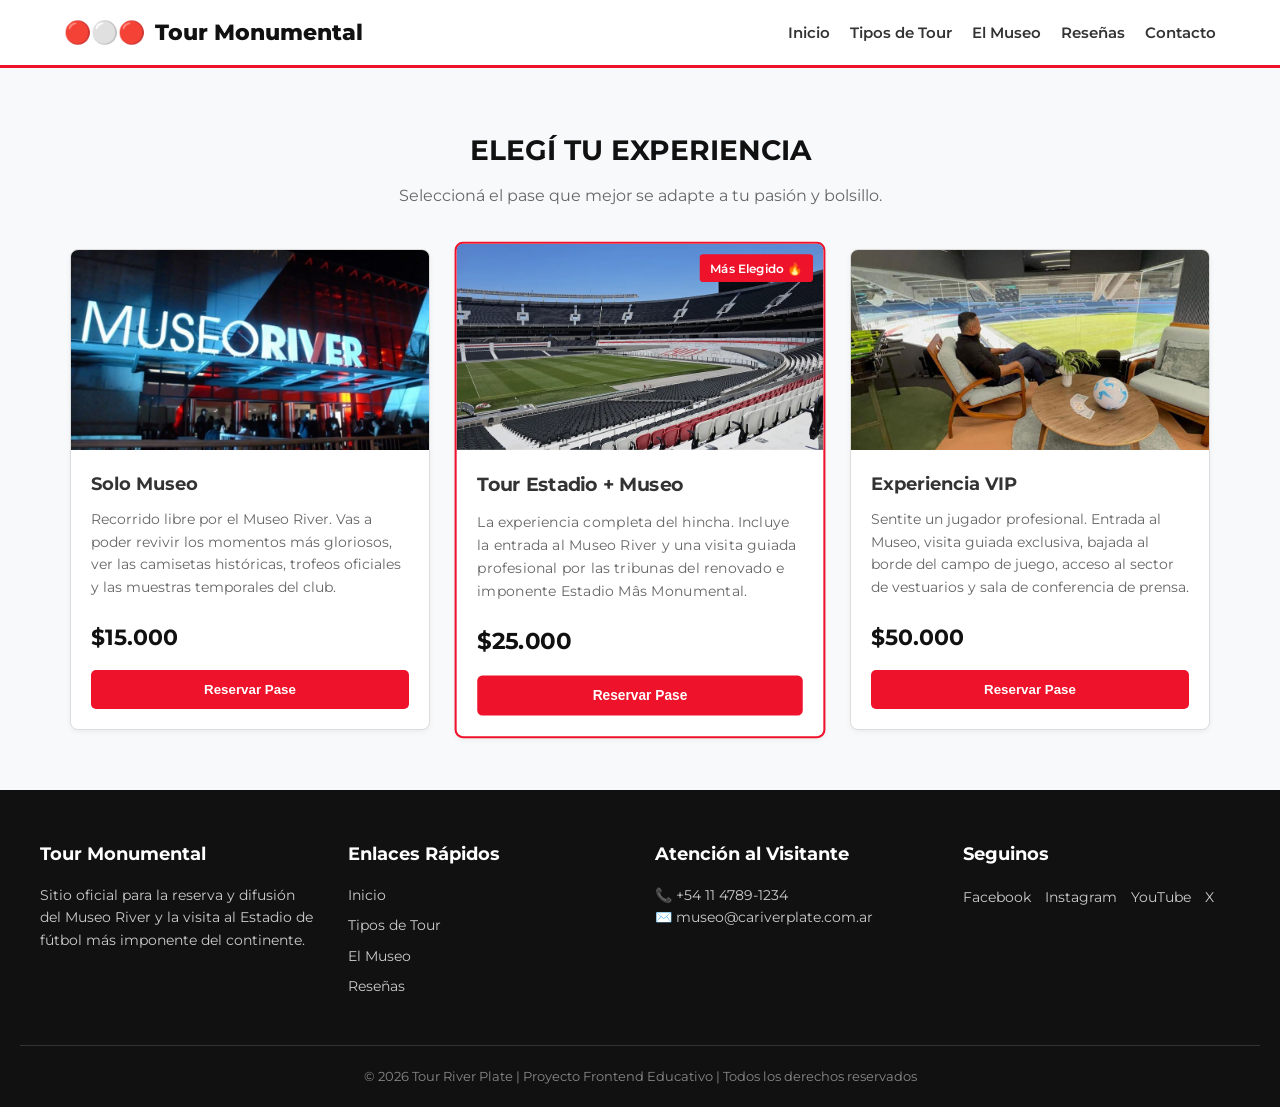
==== tour.html @ 363ad8d0 "Primer commit: Estructura base de Tour Monumental" ====
<!DOCTYPE html>
<html lang="es">

<head>
    <meta charset="UTF-8">
    <meta name="viewport" content="width=device-width, initial-scale=1.0">
    <title>Tipos de Tour - River Plate</title>
    <link rel="preconnect" href="https://fonts.googleapis.com">
    <link rel="preconnect" href="https://fonts.gstatic.com" crossorigin>
    <link href="https://fonts.googleapis.com/css2?family=Montserrat:wght@400;600;800&display=swap" rel="stylesheet">
    <link rel="stylesheet" href="css/styles.css">
</head>

<body>

    <header class="header">
        <div class="container">
            <h1 class="logo">
                <span>🔴⚪🔴</span> 
                Tour Monumental
            </h1>            
            <nav class="nav">
                <ul>
                    <li><a href="index.html#hero">Inicio</a></li>
                    <li><a href="tour.html">Tipos de Tour</a></li>
                    <li><a href="index.html#historia">El Museo</a></li>
                    <li><a href="index.html#resenias-section">Reseñas</a></li>
                    <li><a href="index.html#contacto">Contacto</a></li>
                </ul>
            </nav>
        </div>
    </header>

    <main class="tour-main">
        <section class="products-section">
            <div class="container">
                <h2 class="section-title">Elegí tu Experiencia</h2>
                <p class="section-subtitle">Seleccioná el pase que mejor se adapte a tu pasión y bolsillo.</p>
                
                <div class="products-flex">
                    
                    <div class="product-card">
                        <div class="product-img-container">
                            <img src="img/museo.jpg" alt="Museo River Plate" class="product-img">
                        </div>
                        <div class="product-info">
                            <h3>Solo Museo</h3>
                            <p>Recorrido libre por el Museo River. Vas a poder revivir los momentos más gloriosos, ver las camisetas históricas, trofeos oficiales y las muestras temporales del club.</p>
                            <span class="price">$15.000</span>
                            <button class="btn-buy">Reservar Pase</button>
                        </div>
                    </div>

                    <div class="product-card featured">
                        <div class="product-tag">Más Elegido 🔥</div>
                        <div class="product-img-container">
                            <img src="img/estadio.jpg" alt="Estadio Mas Monumental" class="product-img">
                        </div>
                        <div class="product-info">
                            <h3>Tour Estadio + Museo</h3>
                            <p>La experiencia completa del hincha. Incluye la entrada al Museo River y una visita guiada profesional por las tribunas del renovado e imponente Estadio Mâs Monumental.</p>
                            <span class="price">$25.000</span>
                            <button class="btn-buy">Reservar Pase</button>
                        </div>
                    </div>

                    <div class="product-card">
                        <div class="product-img-container">
                            <img src="img/vip.jpg" alt="Tour VIP Vestuarios" class="product-img">
                        </div>
                        <div class="product-info">
                            <h3>Experiencia VIP</h3>
                            <p>Sentite un jugador profesional. Entrada al Museo, visita guiada exclusiva, bajada al borde del campo de juego, acceso al sector de vestuarios y sala de conferencia de prensa.</p>
                            <span class="price">$50.000</span>
                            <button class="btn-buy">Reservar Pase</button>
                        </div>
                    </div>

                </div>
            </div>
        </section>
    </main>

    <footer class="footer">
        <div class="footer-container">
            
            <div class="footer-box">
                <h3>Tour Monumental</h3>
                <p>Sitio oficial para la reserva y difusión del Museo River y la visita al Estadio de fútbol más imponente del continente.</p>
            </div>

            <div class="footer-box">
                <h3>Enlaces Rápidos</h3>
                <ul>
                    <li><a href="index.html#hero">Inicio</a></li>
                    <li><a href="tour.html">Tipos de Tour</a></li>
                    <li><a href="index.html#historia">El Museo</a></li>
                    <li><a href="index.html#resenias-section">Reseñas</a></li>
                </ul>
            </div>

            <div class="footer-box">
                <h3>Atención al Visitante</h3>
                <p>📞 +54 11 4789-1234</p>
                <p>✉️ museo@cariverplate.com.ar</p>
            </div>

            <div class="footer-box">
                <h3>Seguinos</h3>
                <div class="social-links">
                    <a href="http://facebook.com.ar">Facebook</a>
                    <a href="https://www.instagram.com/">Instagram</a>
                    <a href="https://www.youtube.com/">YouTube</a>
                    <a href="https://x.com/">X</a>
                </div>
            </div>

        </div>

        <div class="footer-bottom">
            <p>© 2026 Tour River Plate | Proyecto Frontend Educativo | Todos los derechos reservados</p>
        </div>
    </footer>

</body>
</html>
---- css/styles.css ----
/* *****************************************************
   ESTILOS GENERALES
   ***************************************************** */
* {
    margin: 0;
    padding: 0;
    box-sizing: border-box;
}

body {
    font-family: 'Montserrat', Arial, Helvetica, sans-serif;
    line-height: 1.6;
    background-color: #f8f9fa;
    color: #333333;
}

.container {
    width: 90%;
    max-width: 1200px;
    margin: auto;
}

.section-title {
    text-align: center;
    font-size: 28px;
    margin-bottom: 10px;
    color: #111;
    text-transform: uppercase;
}

.section-subtitle {
    text-align: center;
    margin-bottom: 40px;
    color: #666;
}

/* *****************************************************
   HEADER / NAV
   ***************************************************** */
.header {
    background: #ffffff;
    color: #111111;
    padding: 15px 0;
    border-bottom: 3px solid #ee122a;
}

.header .container {
    display: flex;
    justify-content: space-between;
    align-items: center;
}

.logo {
    display: flex;
    align-items: center;
    gap: 10px;
    font-size: 22px;
    font-weight: 800;
}

.nav ul {
    list-style: none;
    display: flex;
    gap: 20px;
}

.nav a {
    color: #333;
    text-decoration: none;
    font-weight: 600;
    font-size: 15px;
}

.nav a:hover {
    color: #ee122a;
}

/* *****************************************************
   HERO (Video)
   ***************************************************** */
.hero {
    position: relative;
    height: 70vh;
    overflow: hidden;
    display: flex;
    align-items: center;
    justify-content: center;
    color: #fff;
    text-align: center;
}

.hero-video {
    position: absolute;
    top: 50%;
    left: 50%;
    min-width: 100%;
    min-height: 100%;
    width: auto;
    height: auto;
    transform: translate(-50%, -50%);
    z-index: 1;
    object-fit: cover;
}

.hero::before {
    content: "";
    position: absolute;
    top: 0;
    left: 0;
    width: 100%;
    height: 100%;
    background: rgba(0, 0, 0, 0.6);
    z-index: 2;
}

.hero-content {
    position: relative;
    z-index: 3;
    max-width: 800px;
    padding: 20px;
}

.hero-content h2 {
    font-size: 42px;
    margin-bottom: 15px;
    font-weight: 800;
}

.hero-content p {
    font-size: 18px;
    margin-bottom: 25px;
}

.btn, .btn-buy, .contacto-form button {
    display: inline-block;
    background: #ee122a;
    color: #fff;
    padding: 12px 30px;
    text-decoration: none;
    font-weight: 600;
    border-radius: 5px;
    border: none;
    cursor: pointer;
    transition: background 0.3s;
}

.btn:hover, .btn-buy:hover, .contacto-form button:hover {
    background: #b80c1e;
}

/* *****************************************************
   INFO e HISTORIA (Flexbox)
   ***************************************************** */
.servicios {
    padding: 60px 0;
    background: #ffffff;
}

.servicios-container {
    display: flex;
    gap: 20px;
    justify-content: space-between;
    margin-top: 30px;
}

.servicio-box {
    flex: 1;
    background: #f8f9fa;
    padding: 30px;
    border-radius: 8px;
    text-align: center;
    border-top: 4px solid #ee122a;
}

.servicio-box h3 {
    margin-bottom: 15px;
    font-size: 20px;
}

/* *****************************************************
   PAGINA TOURS: PRODUCTOS (Flexbox)
   ***************************************************** */
.tour-main {
    padding: 60px 0;
}

.products-flex {
    display: flex;
    gap: 30px;
    justify-content: center;
    align-items: stretch;
    margin-top: 30px;
}

.product-card {
    flex: 1;
    max-width: 360px;
    background: #ffffff;
    border: 1px solid #ddd;
    border-radius: 8px;
    overflow: hidden;
    display: flex;
    flex-direction: column;
    position: relative;
    box-shadow: 0 2px 5px rgba(0,0,0,0.05);
}

.product-card.featured {
    border: 2px solid #ee122a;
    transform: scale(1.03);
}

.product-tag {
    position: absolute;
    top: 10px;
    right: 10px;
    background: #ee122a;
    color: #fff;
    padding: 4px 10px;
    font-size: 12px;
    font-weight: 600;
    border-radius: 3px;
}

.product-img-container {
    height: 200px;
    background: #ccc;
}

.product-img {
    width: 100%;
    height: 100%;
    object-fit: cover;
}

.product-info {
    padding: 20px;
    display: flex;
    flex-direction: column;
    flex-grow: 1;
}

.product-info h3 {
    margin-bottom: 10px;
    font-size: 18px;
}

.product-info p {
    font-size: 14px;
    color: #666;
    margin-bottom: 20px;
    flex-grow: 1;
}

.price {
    font-size: 22px;
    font-weight: 700;
    color: #111;
    margin-bottom: 15px;
}

/* *****************************************************
   RESEÑAS (Grid 3 columnas)
   ***************************************************** */
.resenias-section {
    padding: 60px 0;
    background: #ffffff;
}

.resenias-container {
    display: grid;
    grid-template-columns: repeat(3, 1fr);
    gap: 20px;
    margin-top: 30px;
}

.resenia-card {
    background: #f8f9fa;
    padding: 25px;
    border-radius: 8px;
    border: 1px solid #eee;
}

.comentario {
    font-style: italic;
    font-size: 14px;
    margin-bottom: 15px;
    color: #444;
}

.usuario {
    font-size: 14px;
    font-weight: 600;
    margin-bottom: 5px;
}

.estrellas {
    color: #ffc107;
}

/* *****************************************************
   CONTACTO Y FORMULARIO
   ***************************************************** */
.contacto {
    padding: 60px 0;
    background: #f8f9fa;
}

.contacto-container {
    display: flex;
    gap: 40px;
    margin-top: 10px;
}

.contacto-info, .contacto-form {
    flex: 1;
}

.contacto-info h3, .contacto-form h3 {
    margin-bottom: 20px;
    font-size: 20px;
}

.contacto-info p {
    margin-bottom: 5px;
    font-size: 15px;
}

.contacto-form form {
    display: flex;
    flex-direction: column;
    gap: 15px;
}

.contacto-form input, .contacto-form textarea {
    width: 100%;
    padding: 12px;
    border: 1px solid #ccc;
    border-radius: 5px;
    font-family: inherit;
    font-size: 15px;
}

/* *****************************************************
   FOOTER (Grid 4 columnas)
   ***************************************************** */
.footer {
    background-color: #111111;
    color: #eeeeee;
    padding: 50px 20px 20px;
}

.footer-container {
    max-width: 1200px;
    margin: auto;
    display: grid;
    grid-template-columns: repeat(4, 1fr);
    gap: 30px;
}

.footer-box h3 {
    margin-bottom: 15px;
    font-size: 18px;
    color: #ffffff;
}

.footer-box p, .footer-box ul li {
    font-size: 14px;
    color: #cccccc;
    line-height: 1.6;
}

.footer-box ul {
    list-style: none;
}

.footer-box ul li {
    margin-bottom: 8px;
}

.footer-box a {
    color: #cccccc;
    text-decoration: none;
}

.footer-box a:hover {
    color: #ee122a;
}

.social-links a {
    display: inline-block;
    margin-right: 10px;
    font-size: 14px;
}

.footer-bottom {
    text-align: center;
    margin-top: 40px;
    padding-top: 20px;
    border-top: 1px solid #333;
    font-size: 13px;
    color: #888;
}
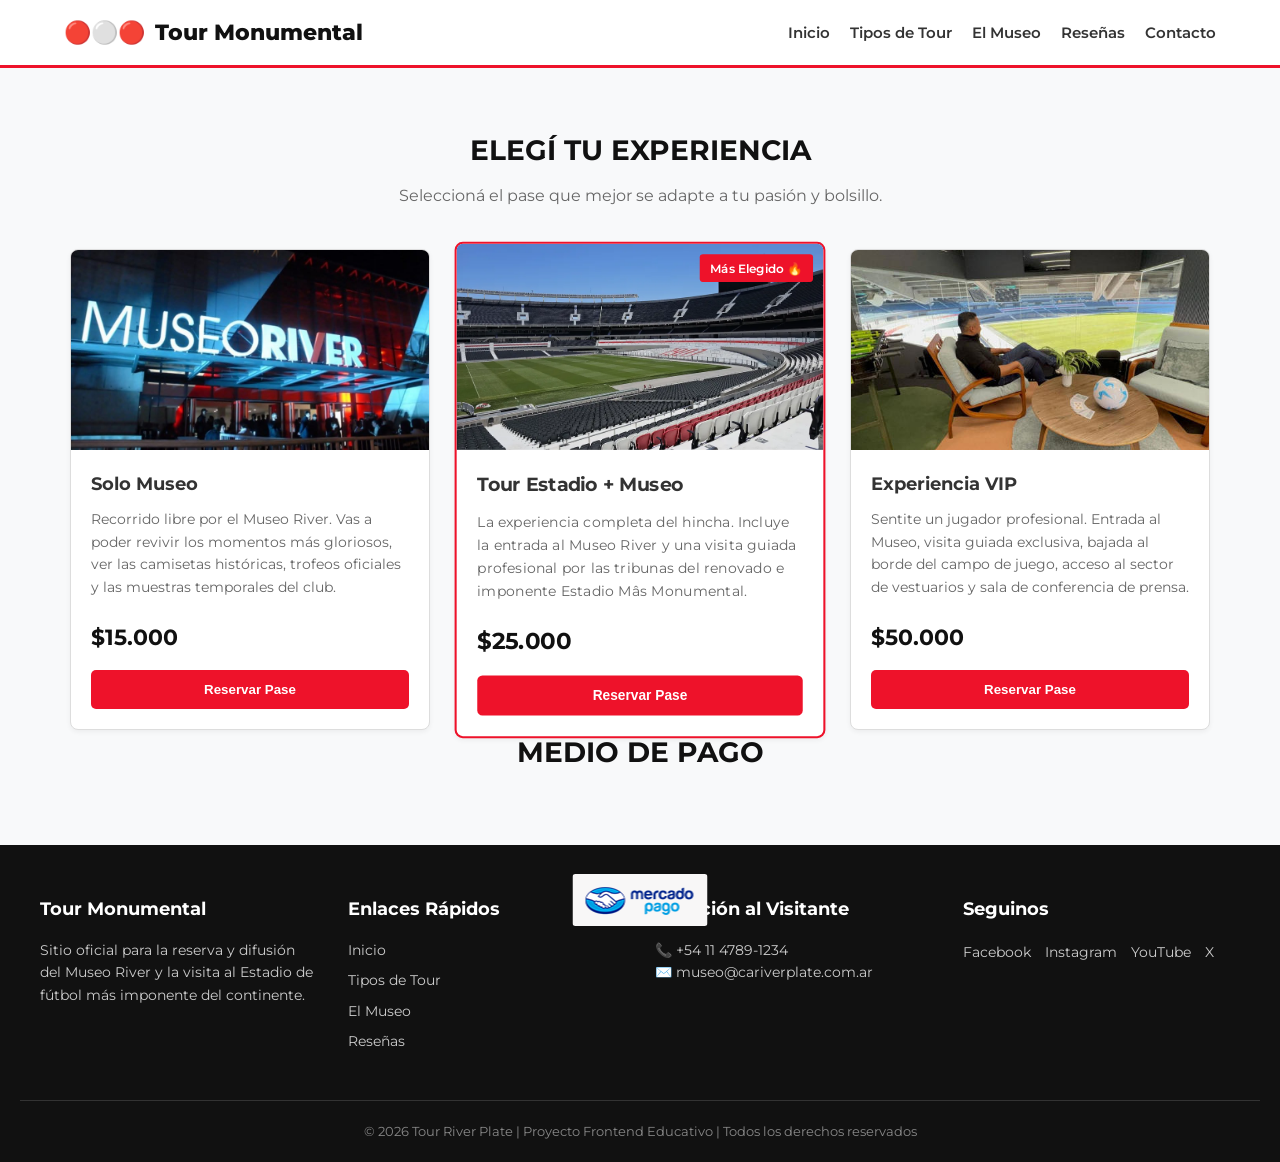
==== commit 3cd9930b: "Segundo commit: Estructura base de Tour Monumental" ====
--- a/tour.html
+++ b/tour.html
@@ -74,11 +74,25 @@
                             <span class="price">$50.000</span>
                             <button class="btn-buy">Reservar Pase</button>
                         </div>
+
                     </div>
 
-                </div>
-            </div>
+                    
+
+
+</div>
+    
+        <h3 class="section-title">Medio de Pago</h3>
+        <div >
+            <img src="img/MP.jpg" alt="MP" class="product-mp" >
+        </div>
+                   
+</div>
+
+            
         </section>
+
+        
     </main>
 
     <footer class="footer">
@@ -108,10 +122,10 @@
             <div class="footer-box">
                 <h3>Seguinos</h3>
                 <div class="social-links">
-                    <a href="http://facebook.com.ar">Facebook</a>
-                    <a href="https://www.instagram.com/">Instagram</a>
-                    <a href="https://www.youtube.com/">YouTube</a>
-                    <a href="https://x.com/">X</a>
+                    <a href="https://www.facebook.com/MuseoRiverPlate/?locale=es_LA">Facebook</a>
+                    <a href="https://www.instagram.com/museoriver/?hl=es">Instagram</a>
+                    <a href="https://www.youtube.com/@museoriver5927">YouTube</a>
+                    <a href="https://x.com/MuseoRiver">X</a>
                 </div>
             </div>
 
--- a/css/styles.css
+++ b/css/styles.css
@@ -401,3 +401,20 @@
     font-size: 13px;
     color: #888;
 }
+
+
+.product-mp { 
+    position:absolute;
+    top: 96%; 
+    left: 50%;
+    transform: translateX(-50%);
+    
+    margin-top: 10px; 
+
+    background: #f8f7f7;
+    color: #fff;
+    padding: 4px 10px;
+    font-size: 12px;
+    font-weight: 500;
+    border-radius: 3px;
+}
